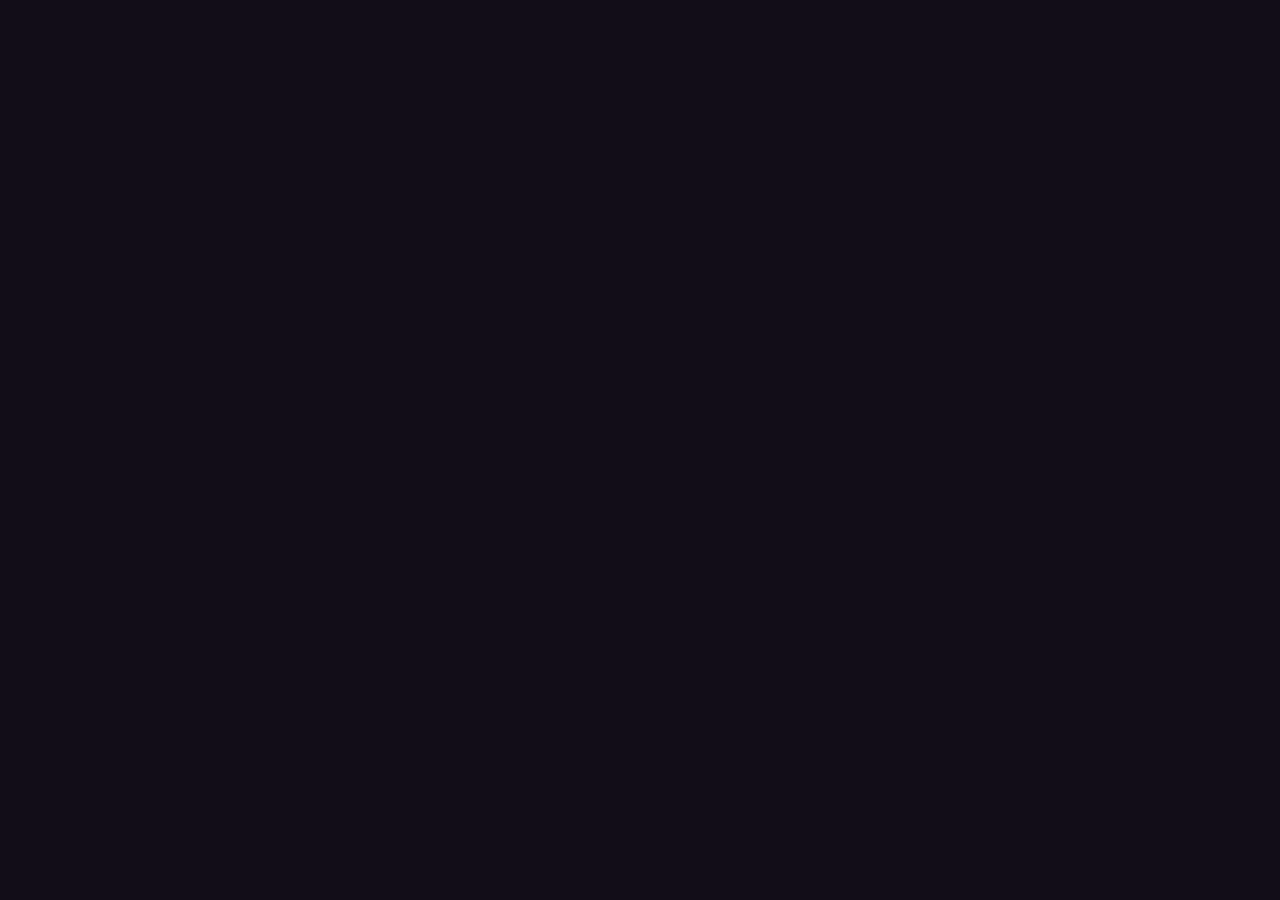
==== check.html @ 45f91511 "속도감 연출과 사운드 Built from the private project; only the served pages and their runtime assets." ====
<!doctype html>
<html lang="ko">
<head>
<meta charset="utf-8">
<meta name="viewport" content="width=device-width,initial-scale=1,viewport-fit=cover">
<title>TOUGE SLIME · 손으로 하는 점검</title>
  <script type="module" crossorigin src="./assets/check-CCpairrG.js"></script>
  <link rel="modulepreload" crossorigin href="./assets/modulepreload-polyfill-B5Qt9EMX.js">
  <link rel="modulepreload" crossorigin href="./assets/sensor-version-BAVdZ_Nm.js">
  <link rel="stylesheet" crossorigin href="./assets/check-DPKkoWQy.css">
</head>
<body><div id="check-app"></div></body>
</html>
---- assets/check-DPKkoWQy.css ----
:root{color-scheme:dark;--ink:#f2ecff;--dim:#a596b8;--line:#3a2f47;--ok:#69e3ce;--bad:#ff8ba0;--go:#bd8bff}*{box-sizing:border-box}body{margin:0;background:#120d18;color:var(--ink);font:16px/1.6 -apple-system,BlinkMacSystemFont,Apple SD Gothic Neo,sans-serif;padding:env(safe-area-inset-top) 0 env(safe-area-inset-bottom)}#check-app{max-width:520px;margin:0 auto;padding:14px 16px 40px}header{display:flex;justify-content:space-between;align-items:baseline;gap:12px;border-bottom:1px solid var(--line);padding-bottom:10px;margin-bottom:14px}header b{font-size:15px;letter-spacing:.14em}header span{color:var(--dim);font-size:12px;letter-spacing:.1em}.card{border:1px solid var(--line);border-radius:16px;padding:16px;background:#180f22}.step{color:var(--dim);font-size:13px;letter-spacing:.08em;margin-bottom:6px}h1{font-size:20px;line-height:1.35;margin:0 0 10px}.how{font-size:15.5px;line-height:1.6;margin:0 0 14px}.read{font-size:14.5px;min-height:2.6em;color:var(--dim);margin:0 0 12px;white-space:pre-line}.bar{height:8px;border-radius:99px;background:#241a31;overflow:hidden;margin-bottom:14px}.bar i{display:block;height:100%;width:0;background:var(--go);transition:width .18s linear}.verdict{font-size:18px;font-weight:600;margin:0 0 10px}.verdict.ok{color:var(--ok)}.verdict.bad{color:var(--bad)}button{font:inherit;font-size:16px;padding:13px 18px;border-radius:12px;border:1px solid var(--line);background:#241a31;color:var(--ink);width:100%;margin-top:8px;-webkit-tap-highlight-color:transparent}button.primary{background:var(--go);color:#1a1020;border-color:transparent;font-weight:600}button:disabled{opacity:.4}ol.results{list-style:none;padding:0;margin:22px 0 0;border-top:1px solid var(--line)}ol.results li{padding:14px 0;border-bottom:1px solid var(--line);font-size:15px}ol.results b{display:block;font-size:13px;letter-spacing:.06em;color:var(--dim);font-weight:400;margin-bottom:3px}.pass{color:var(--ok)}.fail{color:var(--bad)}pre{white-space:pre-wrap;word-break:break-all;font-size:12px;color:var(--dim);background:#0e0a13;border:1px solid var(--line);border-radius:10px;padding:12px;margin:16px 0 0}.note{color:var(--dim);font-size:13px;margin:16px 0 0}
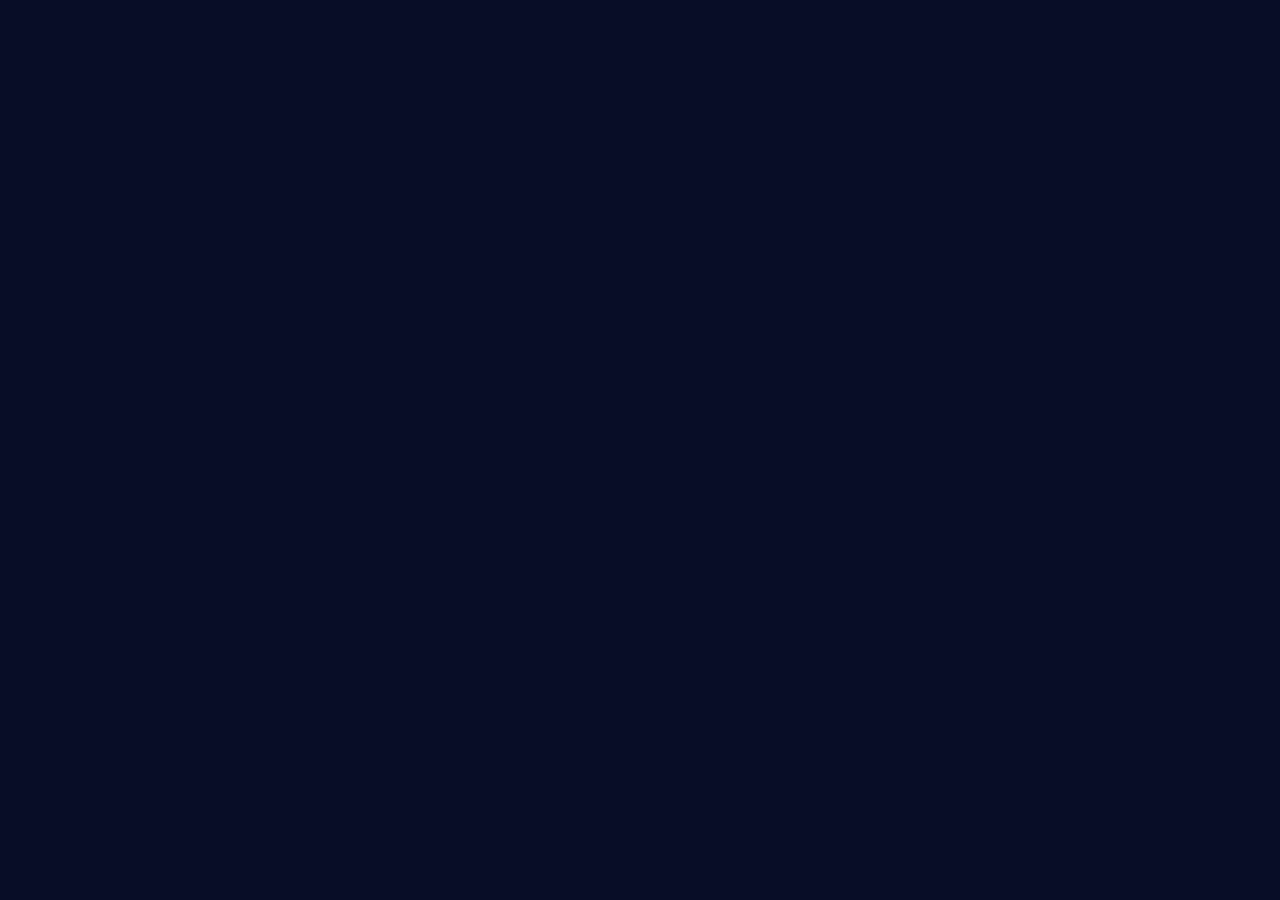
==== commit c0054808: "Deploy Neon City Pop drive and recording improvements Source: 31ff13fcb9536bdfdec2b117e1a04b315d45b0" ====
--- a/check.html
+++ b/check.html
@@ -4,10 +4,10 @@
 <meta charset="utf-8">
 <meta name="viewport" content="width=device-width,initial-scale=1,viewport-fit=cover">
 <title>TOUGE SLIME · 손으로 하는 점검</title>
-  <script type="module" crossorigin src="./assets/check-CCpairrG.js"></script>
+  <script type="module" crossorigin src="./assets/check-D8RAf0Jq.js"></script>
   <link rel="modulepreload" crossorigin href="./assets/modulepreload-polyfill-B5Qt9EMX.js">
-  <link rel="modulepreload" crossorigin href="./assets/sensor-version-BAVdZ_Nm.js">
-  <link rel="stylesheet" crossorigin href="./assets/check-DPKkoWQy.css">
+  <link rel="modulepreload" crossorigin href="./assets/sensor-version-DErQpzjQ.js">
+  <link rel="stylesheet" crossorigin href="./assets/check-2j3t_eVd.css">
 </head>
 <body><div id="check-app"></div></body>
 </html>
--- a/assets/check-2j3t_eVd.css
+++ b/assets/check-2j3t_eVd.css
@@ -0,0 +1 @@
+:root{--city-ink:#080d27;--city-cobalt:#2146a8;--city-violet:#8d35ff;--city-deep-violet:#3b0b9e;--city-lilac:#c878ff;--city-pink:#f42c92;--city-cyan:#48dce9;--city-amber:#ffb45a;--city-ivory:#f5eff8;--city-mist:#aabbe2;--city-line:#354b82}:root{color-scheme:dark;--ink:#f2ecff;--dim:#a596b8;--line:#3a2f47;--ok:#69e3ce;--bad:#ff8ba0;--go:#bd8bff}*{box-sizing:border-box}body{margin:0;background:#120d18;color:var(--ink);font:16px/1.6 -apple-system,BlinkMacSystemFont,Apple SD Gothic Neo,sans-serif;padding:env(safe-area-inset-top) 0 env(safe-area-inset-bottom)}#check-app{max-width:520px;margin:0 auto;padding:14px 16px 40px}header{display:flex;justify-content:space-between;align-items:baseline;gap:12px;border-bottom:1px solid var(--line);padding-bottom:10px;margin-bottom:14px}header b{font-size:15px;letter-spacing:.14em}header span{color:var(--dim);font-size:12px;letter-spacing:.1em}.card{border:1px solid var(--line);border-radius:16px;padding:16px;background:#180f22}.step{color:var(--dim);font-size:13px;letter-spacing:.08em;margin-bottom:6px}h1{font-size:20px;line-height:1.35;margin:0 0 10px}.how{font-size:15.5px;line-height:1.6;margin:0 0 14px}.read{font-size:14.5px;min-height:2.6em;color:var(--dim);margin:0 0 12px;white-space:pre-line}.bar{height:8px;border-radius:99px;background:#241a31;overflow:hidden;margin-bottom:14px}.bar i{display:block;height:100%;width:0;background:var(--go);transition:width .18s linear}.verdict{font-size:18px;font-weight:600;margin:0 0 10px}.verdict.ok{color:var(--ok)}.verdict.bad{color:var(--bad)}button{font:inherit;font-size:16px;padding:13px 18px;border-radius:12px;border:1px solid var(--line);background:#241a31;color:var(--ink);width:100%;margin-top:8px;-webkit-tap-highlight-color:transparent}button.primary{background:var(--go);color:#1a1020;border-color:transparent;font-weight:600}button:disabled{opacity:.4}ol.results{list-style:none;padding:0;margin:22px 0 0;border-top:1px solid var(--line)}ol.results li{padding:14px 0;border-bottom:1px solid var(--line);font-size:15px}ol.results b{display:block;font-size:13px;letter-spacing:.06em;color:var(--dim);font-weight:400;margin-bottom:3px}.pass{color:var(--ok)}.fail{color:var(--bad)}pre{white-space:pre-wrap;word-break:break-all;font-size:12px;color:var(--dim);background:#0e0a13;border:1px solid var(--line);border-radius:10px;padding:12px;margin:16px 0 0}.note{color:var(--dim);font-size:13px;margin:16px 0 0}:root{--ink:var(--city-ivory);--dim:#b4c2df;--line:#3b5283;--ok:var(--city-cyan);--bad:#ff8ba0;--go:var(--city-violet)}body{background:#080d27}header b{color:var(--city-ivory)}header span{color:#9fb8e9}.card{background:#101b3c}.bar,button{background:#18264c}button{border-color:#536b9b}button.primary{color:#fff;border-color:#be91ff}pre{background:#0a1430}
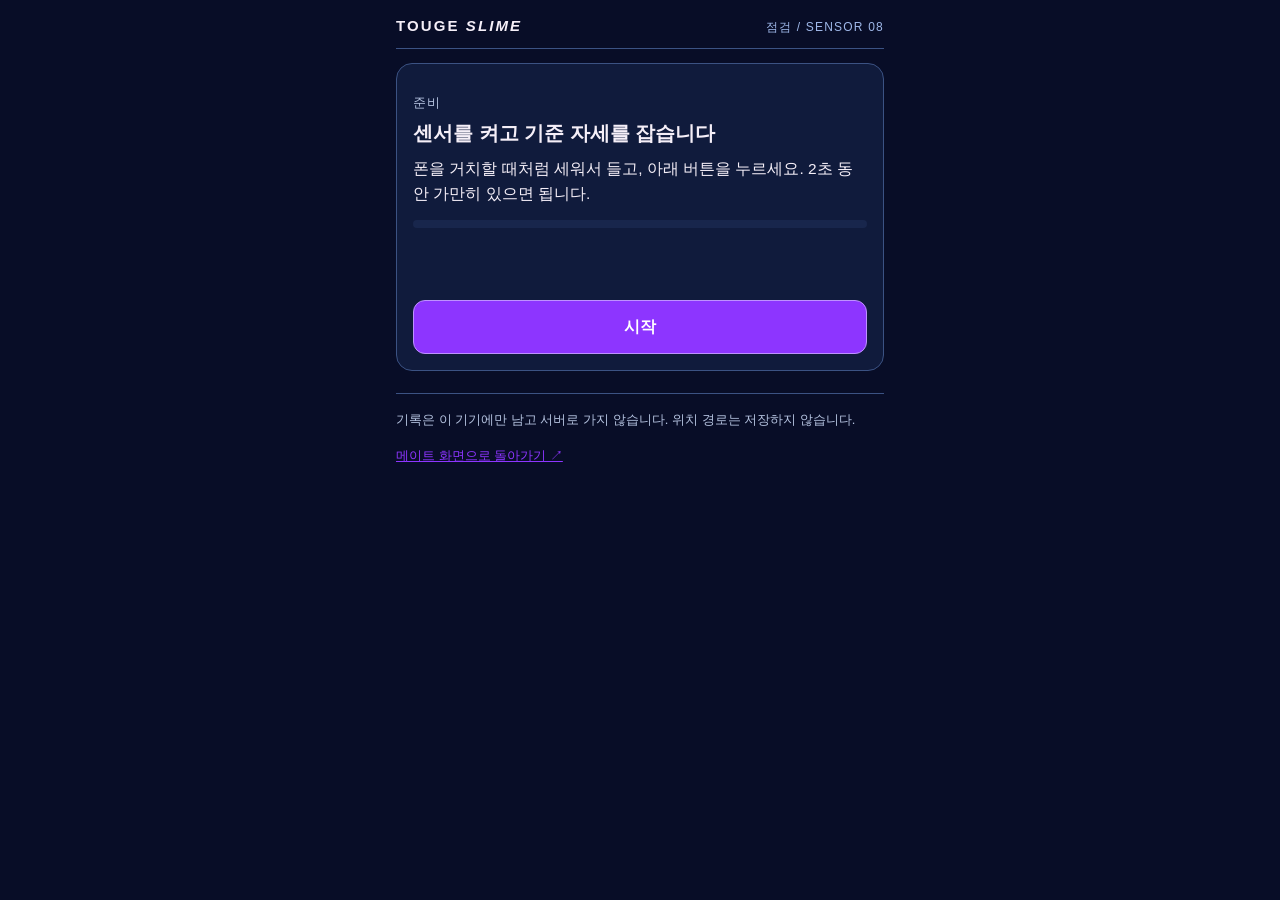
==== commit cf79ecb6: "Deploy current drive feedback and virtual engine improvements Local working-tree snapshot based on 7" ====
--- a/check.html
+++ b/check.html
@@ -4,9 +4,9 @@
 <meta charset="utf-8">
 <meta name="viewport" content="width=device-width,initial-scale=1,viewport-fit=cover">
 <title>TOUGE SLIME · 손으로 하는 점검</title>
-  <script type="module" crossorigin src="./assets/check-D8RAf0Jq.js"></script>
-  <link rel="modulepreload" crossorigin href="./assets/modulepreload-polyfill-B5Qt9EMX.js">
-  <link rel="modulepreload" crossorigin href="./assets/sensor-version-DErQpzjQ.js">
+  <script type="module" crossorigin src="./assets/check-Bkk9zl2V.js"></script>
+  <link rel="modulepreload" crossorigin href="./assets/ride-state-CrSJoCkA.js">
+  <link rel="modulepreload" crossorigin href="./assets/sensor-version-BDs0ImBp.js">
   <link rel="stylesheet" crossorigin href="./assets/check-2j3t_eVd.css">
 </head>
 <body><div id="check-app"></div></body>
